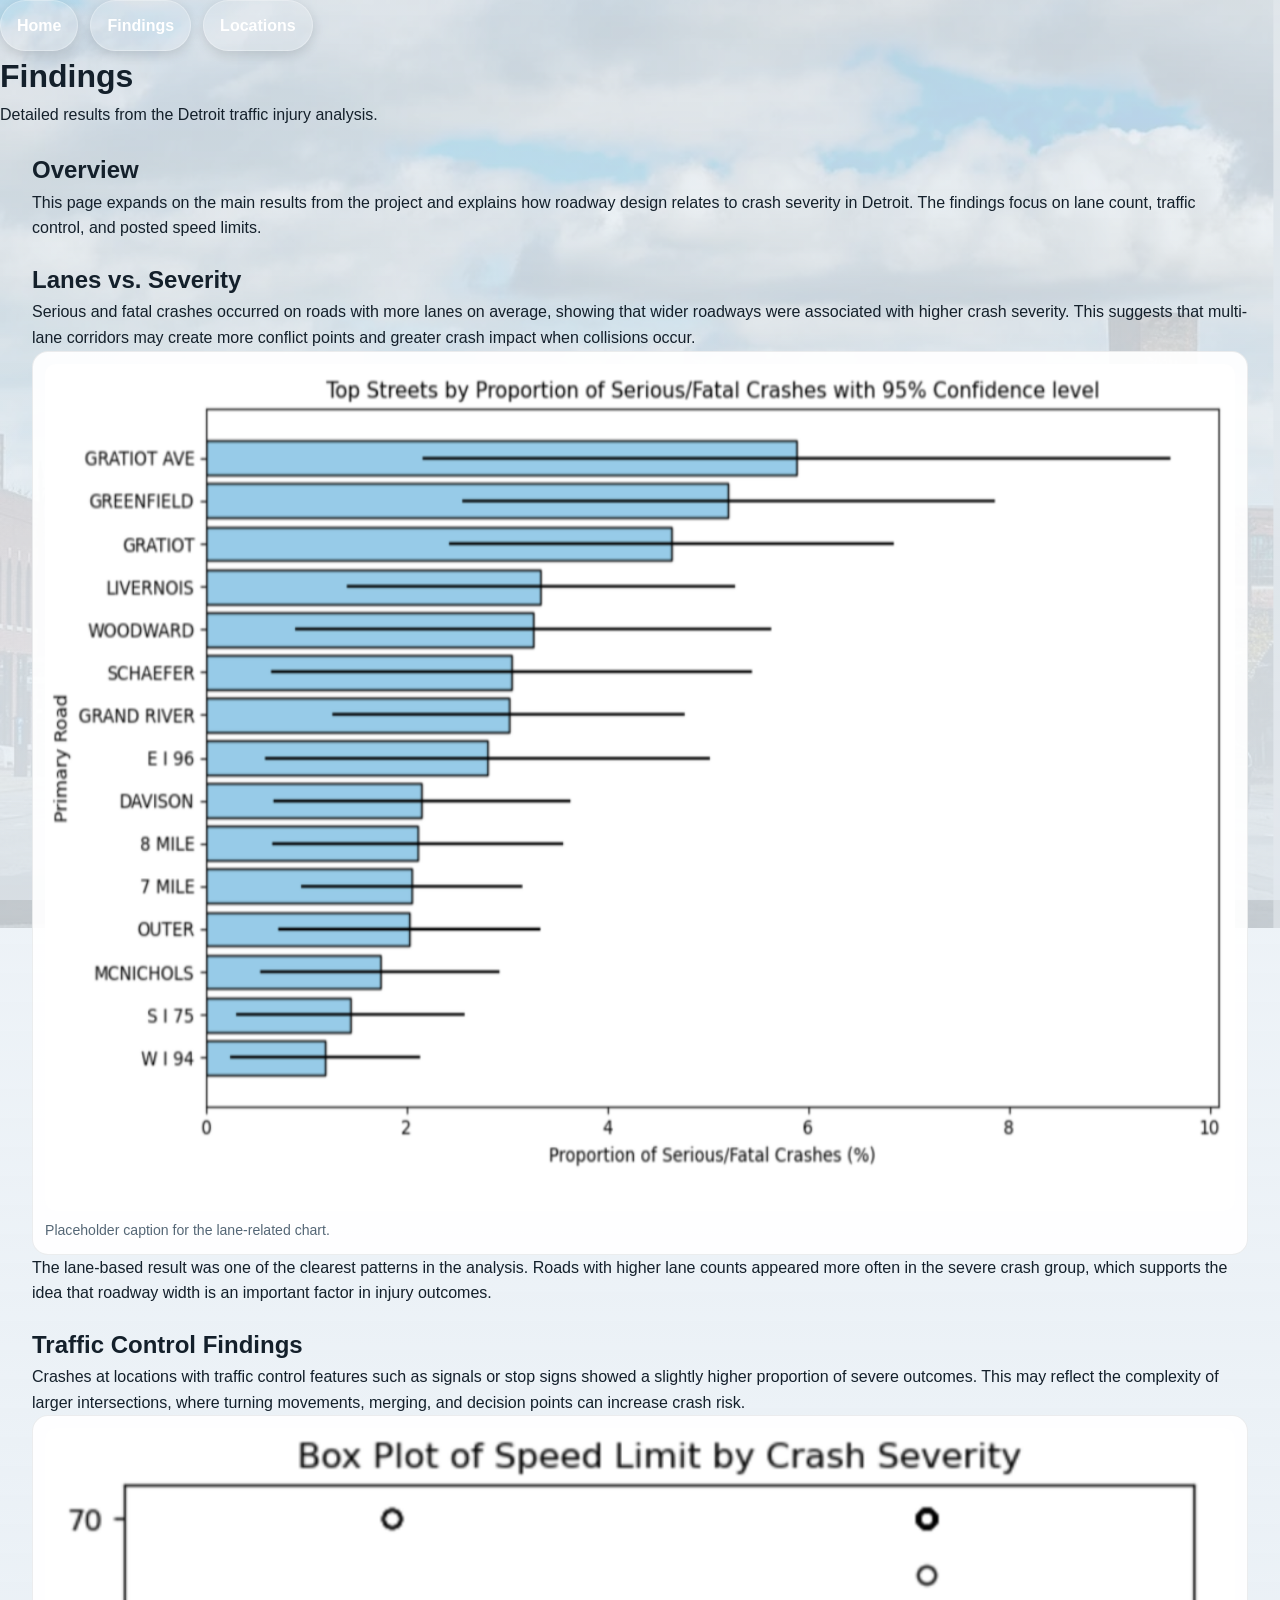
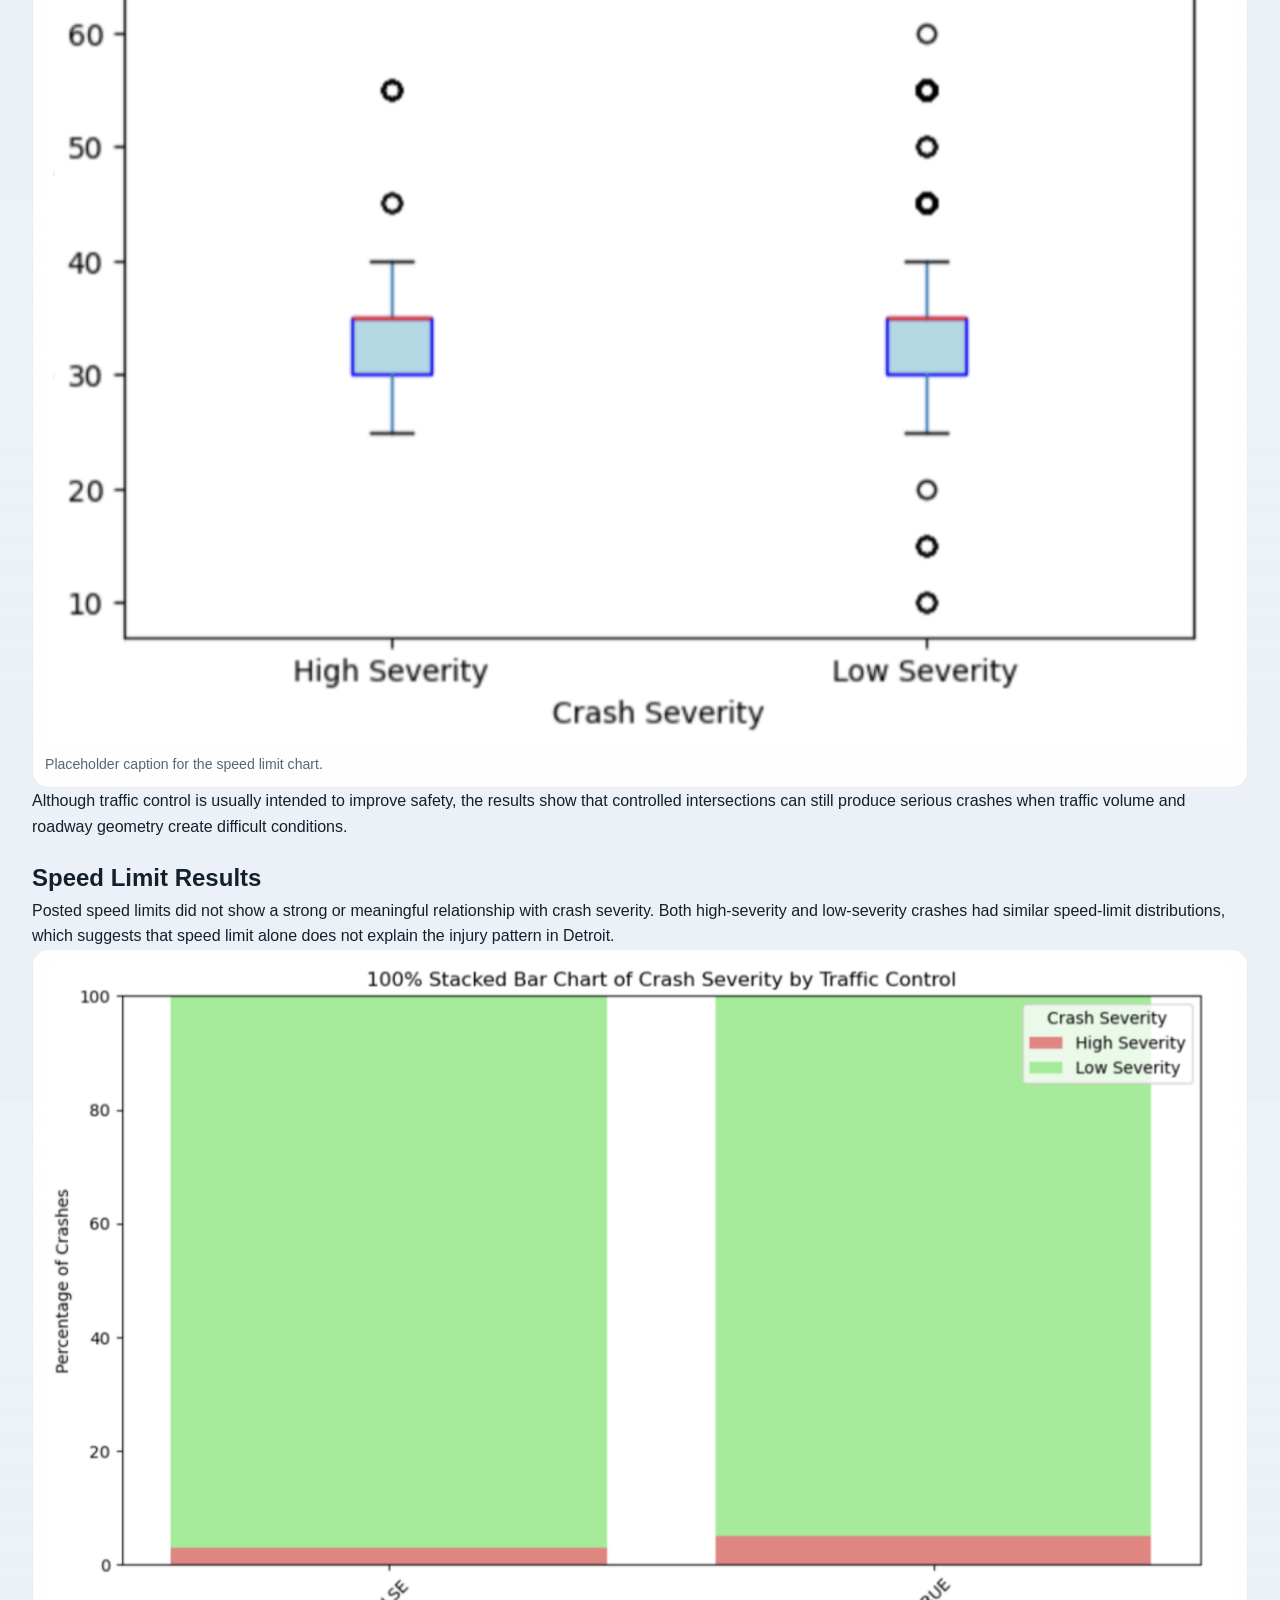
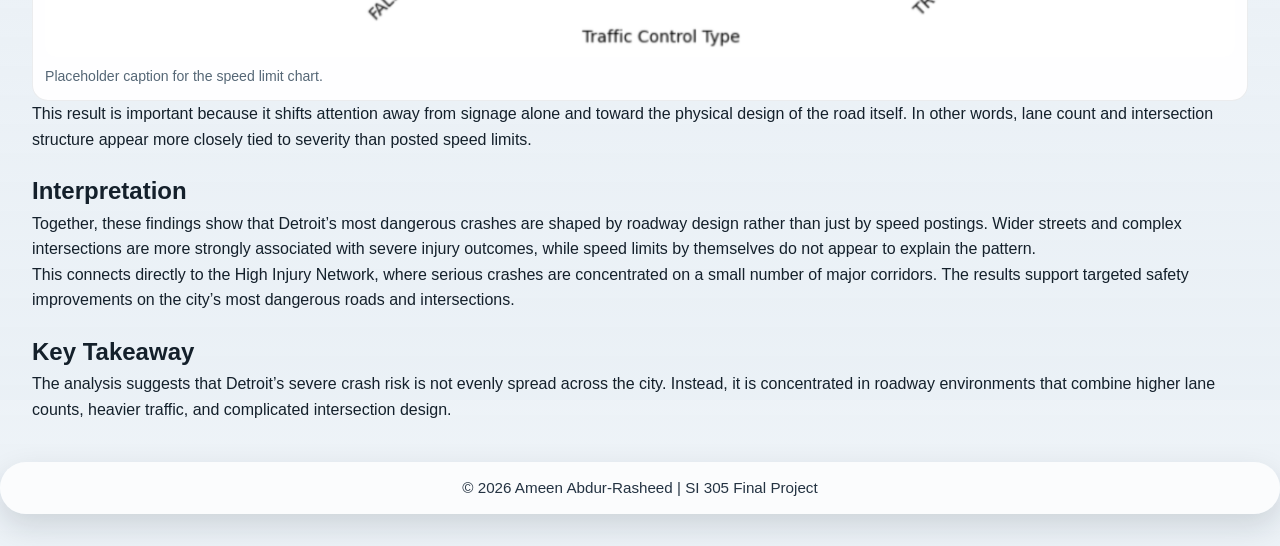
==== findings.html @ 6e796d7f "Update findings.html and add findings.css" ====
<!DOCTYPE html>
<html lang="en">
<head>
  <meta charset="UTF-8">
  <meta name="viewport" content="width=device-width, initial-scale=1.0">
  <title>Detroit Traffic Injury Analysis | Findings</title>
  <link rel="stylesheet" href="reset.css">
  <link rel="stylesheet" href="findings.css">
</head>


<body>
  <header>
    <nav>
        <a href="index.html">Home</a>
        <a href="findings.html">Findings</a>
        <a href="locations.html">Locations</a>
    </nav>
    <h1>Findings</h1>
    <p>Detailed results from the Detroit traffic injury analysis.</p>
  </header>

  <main>
    <section>
      <h2>Overview</h2>
      <p>This page expands on the main results from the project and explains how roadway design relates to crash severity in Detroit. The findings focus on lane count, traffic control, and posted speed limits.</p>
    </section>

    <section>
      <h2>Lanes vs. Severity</h2>
      <p>Serious and fatal crashes occurred on roads with more lanes on average, showing that wider roadways were associated with higher crash severity. This suggests that multi-lane corridors may create more conflict points and greater crash impact when collisions occur.</p>

      <figure>
        <img src="Chart1 .png" alt="Placeholder image for lane and crash severity results">
        <figcaption>Placeholder caption for the lane-related chart.</figcaption>
      </figure>

      <p>The lane-based result was one of the clearest patterns in the analysis. Roads with higher lane counts appeared more often in the severe crash group, which supports the idea that roadway width is an important factor in injury outcomes.</p>
    </section>

    <section>
      <h2>Traffic Control Findings</h2>
      <p>Crashes at locations with traffic control features such as signals or stop signs showed a slightly higher proportion of severe outcomes. This may reflect the complexity of larger intersections, where turning movements, merging, and decision points can increase crash risk.</p>


      <figure>
        <img src="Chart4.png" alt="Placeholder image for speed limit results">
        <figcaption>Placeholder caption for the speed limit chart.</figcaption>
    </figure>

      <p>Although traffic control is usually intended to improve safety, the results show that controlled intersections can still produce serious crashes when traffic volume and roadway geometry create difficult conditions.</p>
    </section>

    <section>
      <h2>Speed Limit Results</h2>
      <p>Posted speed limits did not show a strong or meaningful relationship with crash severity. Both high-severity and low-severity crashes had similar speed-limit distributions, which suggests that speed limit alone does not explain the injury pattern in Detroit.</p>

      <figure>
        <img src="Chart3.png" alt="Placeholder image for speed limit results">
        <figcaption>Placeholder caption for the speed limit chart.</figcaption>
      </figure>

      <p>This result is important because it shifts attention away from signage alone and toward the physical design of the road itself. In other words, lane count and intersection structure appear more closely tied to severity than posted speed limits.</p>
    </section>

    <section>
      <h2>Interpretation</h2>
      <p>Together, these findings show that Detroit’s most dangerous crashes are shaped by roadway design rather than just by speed postings. Wider streets and complex intersections are more strongly associated with severe injury outcomes, while speed limits by themselves do not appear to explain the pattern.</p>
      <p>This connects directly to the High Injury Network, where serious crashes are concentrated on a small number of major corridors. The results support targeted safety improvements on the city’s most dangerous roads and intersections.</p>
    </section>

    <section>
      <h2>Key Takeaway</h2>
      <p>The analysis suggests that Detroit’s severe crash risk is not evenly spread across the city. Instead, it is concentrated in roadway environments that combine higher lane counts, heavier traffic, and complicated intersection design.</p>
    </section>
  </main>

  <footer>
    <p>&copy; 2026 Ameen Abdur-Rasheed | SI 305 Final Project</p>
  </footer>
</body>
</html>
---- findings.css ----
:root {
  --text: #14202b;
  --muted: #556776;
  --accent: #1f5f8b;
  --accent-dark: #174963;
  --border: rgba(255, 255, 255, 0.5);
  --card: rgba(255, 255, 255, 0.86);
  --card-strong: rgba(255, 255, 255, 0.93);
  --shadow: 0 12px 30px rgba(17, 28, 39, 0.14);
  --radius: 22px;
}

* {
  box-sizing: border-box;
}

html {
  scroll-behavior: smooth;
}

body {
  margin: 0;
  font-family: Arial, Helvetica, sans-serif;
  color: var(--text);
  line-height: 1.6;
  background:
    linear-gradient(rgba(232, 239, 245, 0.78), rgba(232, 239, 245, 0.9)),
    url("img.detroit.png") center/cover fixed no-repeat;
}

a {
  color: var(--accent);
  text-decoration: none;
}

a:hover,
a:focus-visible {
  color: var(--accent-dark);
  text-decoration: underline;
}

/* ── Header / Hero ── */

.site-header {
  width: 100%;
  padding: 0;
}

.hero-card,
main,
footer p {
  width: 100%;
  padding-left: 1rem;
  padding-right: 1rem;
}

.hero-card {
  padding-top: 1.5rem;
  padding-bottom: 1.5rem;
  background: linear-gradient(135deg, rgba(18, 42, 61, 0.94), rgba(48, 84, 116, 0.9));
  color: #fff;
  box-shadow: var(--shadow);
  border-bottom: 1px solid rgba(255, 255, 255, 0.15);
}

.hero-card h1 {
  margin: 0 0 0.4rem;
  font-size: clamp(2rem, 4vw, 3.5rem);
  line-height: 1.08;
  letter-spacing: -0.03em;
}

.hero-card > p {
  margin: 0 0 1rem;
  color: rgba(255, 255, 255, 0.86);
  font-size: 1.05rem;
}

nav {
  display: flex;
  flex-wrap: wrap;
  gap: 0.75rem;
  margin: 0;
}

nav a {
  display: inline-block;
  padding: 0.72rem 1rem;
  border-radius: 999px;
  border: 1px solid rgba(255, 255, 255, 0.28);
  background: rgba(255, 255, 255, 0.14);
  color: #fff;
  font-weight: 700;
  box-shadow: 0 4px 12px rgba(0, 0, 0, 0.12);
}

nav a:hover,
nav a:focus-visible {
  background: #fff;
  color: var(--accent-dark);
  text-decoration: none;
}

/* ── Main layout ── */

main {
  display: flex;
  flex-direction: column;
  gap: 1.25rem;
  padding: 1rem 1rem 2rem;
}

/* ── Panels ── */

.panel {
  padding: 2rem;
  border-radius: var(--radius);
  border: 1px solid var(--border);
  box-shadow: var(--shadow);
  backdrop-filter: blur(8px);
  background: var(--card);
}

.panel h2 {
  margin: 0 0 0.9rem;
  font-size: 1.5rem;
}

.panel p,
.panel li {
  color: var(--text);
}

.panel-overview {
  background: linear-gradient(135deg, rgba(255, 255, 255, 0.92), rgba(231, 242, 255, 0.88));
}

.panel-lanes {
  background: linear-gradient(135deg, rgba(255, 255, 255, 0.9), rgba(240, 249, 246, 0.88));
}

.panel-control {
  background: linear-gradient(135deg, rgba(255, 255, 255, 0.92), rgba(245, 238, 255, 0.88));
}

.panel-speed {
  background: linear-gradient(135deg, rgba(255, 255, 255, 0.9), rgba(255, 244, 232, 0.9));
}

.panel-interpretation {
  background: linear-gradient(135deg, rgba(255, 255, 255, 0.92), rgba(245, 248, 232, 0.9));
}

/* ── Figures — compact, side-by-side when space allows ── */

.figure-row {
  display: grid;
  grid-template-columns: repeat(auto-fit, minmax(280px, 1fr));
  gap: 1rem;
  margin: 1rem 0;
}

figure {
  margin: 0;
  padding: 0.75rem;
  border-radius: 16px;
  background: var(--card-strong);
  border: 1px solid rgba(20, 32, 43, 0.08);
}

img {
  width: 100%;
  height: auto;
  display: block;
  border-radius: 10px;
}

figcaption {
  margin-top: 0.5rem;
  color: var(--muted);
  font-size: 0.88rem;
}

/* ── Lists ── */

ul {
  margin: 0;
  padding-left: 1.25rem;
}

li + li {
  margin-top: 0.5rem;
}

/* ── Footer ── */

footer {
  padding: 0 0 2rem;
}

footer p {
  margin: 0;
  text-align: center;
  color: #243342;
  font-size: 0.95rem;
  background: rgba(255, 255, 255, 0.78);
  border-radius: 999px;
  padding: 0.85rem 1rem;
  box-shadow: var(--shadow);
}

/* ── Accessibility ── */

.sr-only {
  position: absolute;
  width: 1px;
  height: 1px;
  padding: 0;
  margin: -1px;
  overflow: hidden;
  clip-path: inset(50%);
  white-space: nowrap;
  border: 0;
}

/* ── Responsive ── */

@media (min-width: 700px) {
  .hero-card,
  main,
  footer p {
    padding-left: 2rem;
    padding-right: 2rem;
  }

  .hero-card {
    padding-top: 1.75rem;
    padding-bottom: 1.75rem;
  }

  main {
    padding-top: 1.5rem;
    padding-bottom: 2.5rem;
  }

  .panel {
    padding: 2.25rem;
  }
}
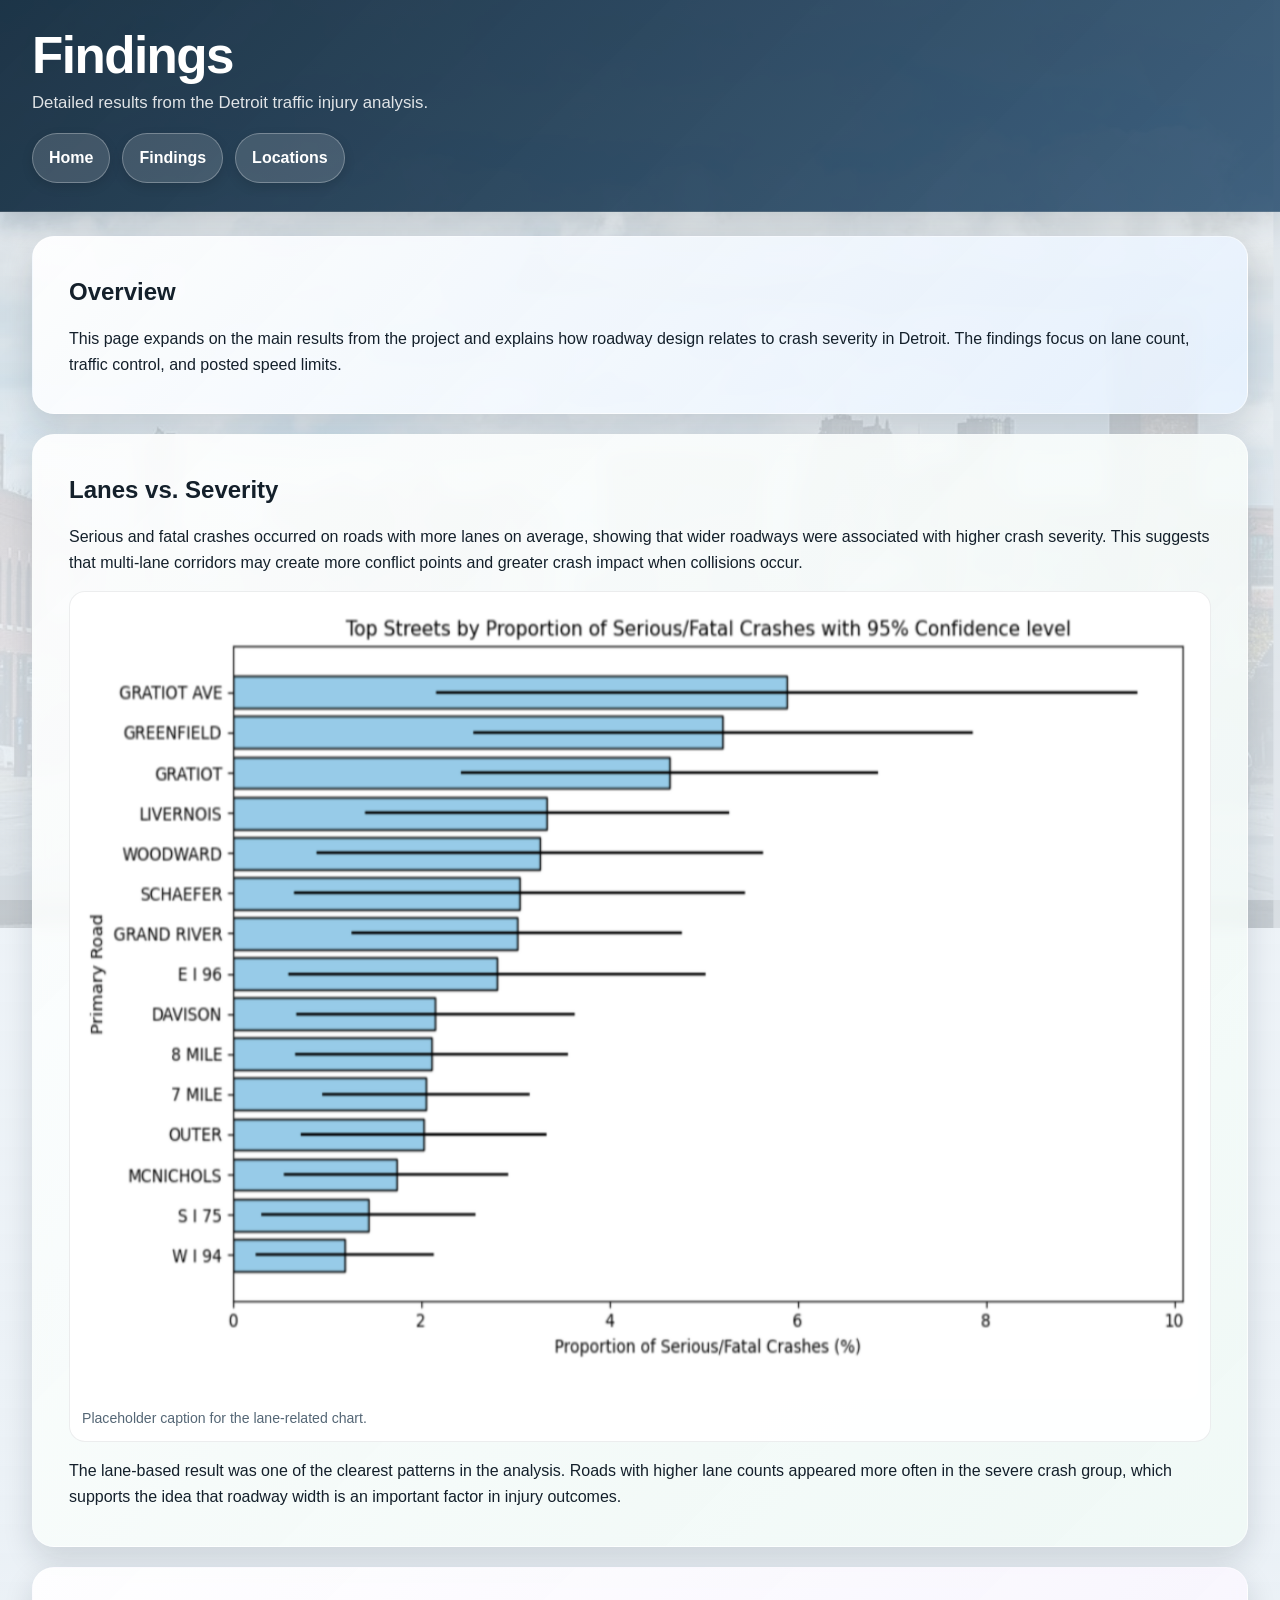
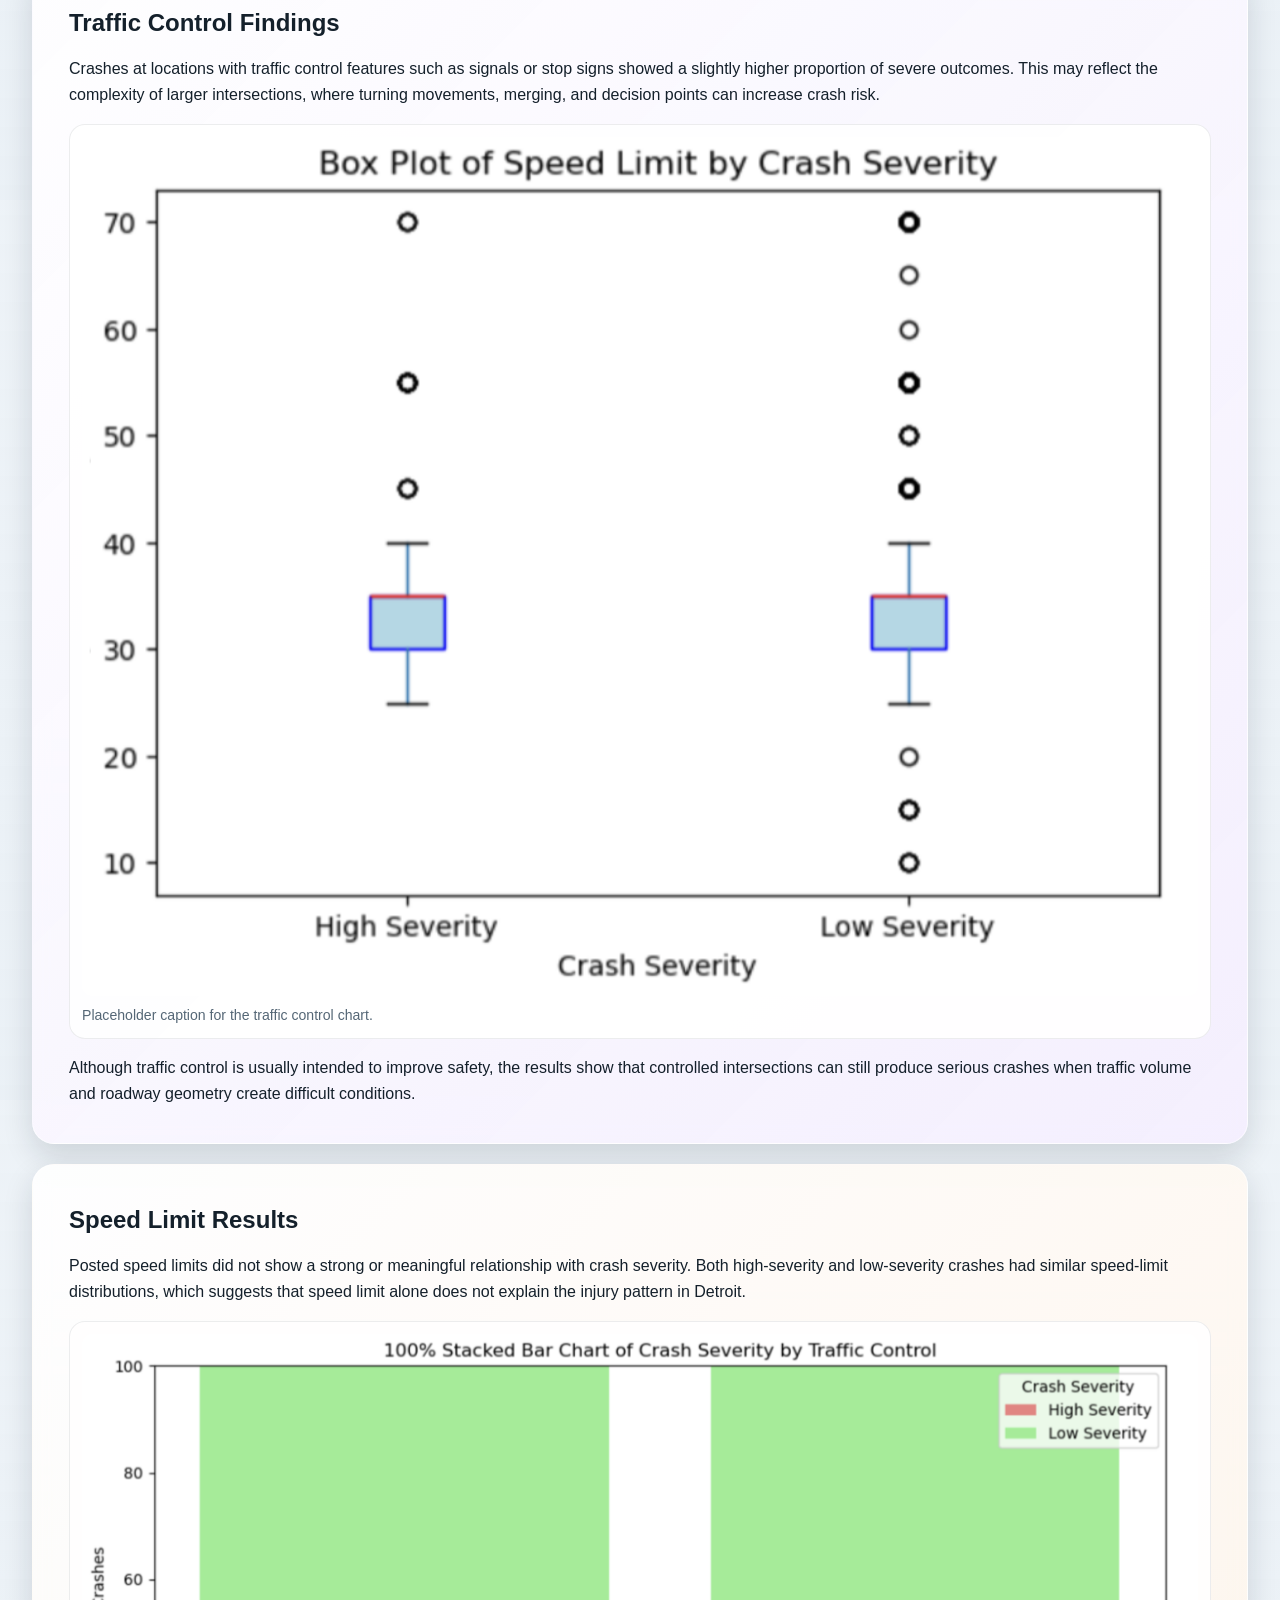
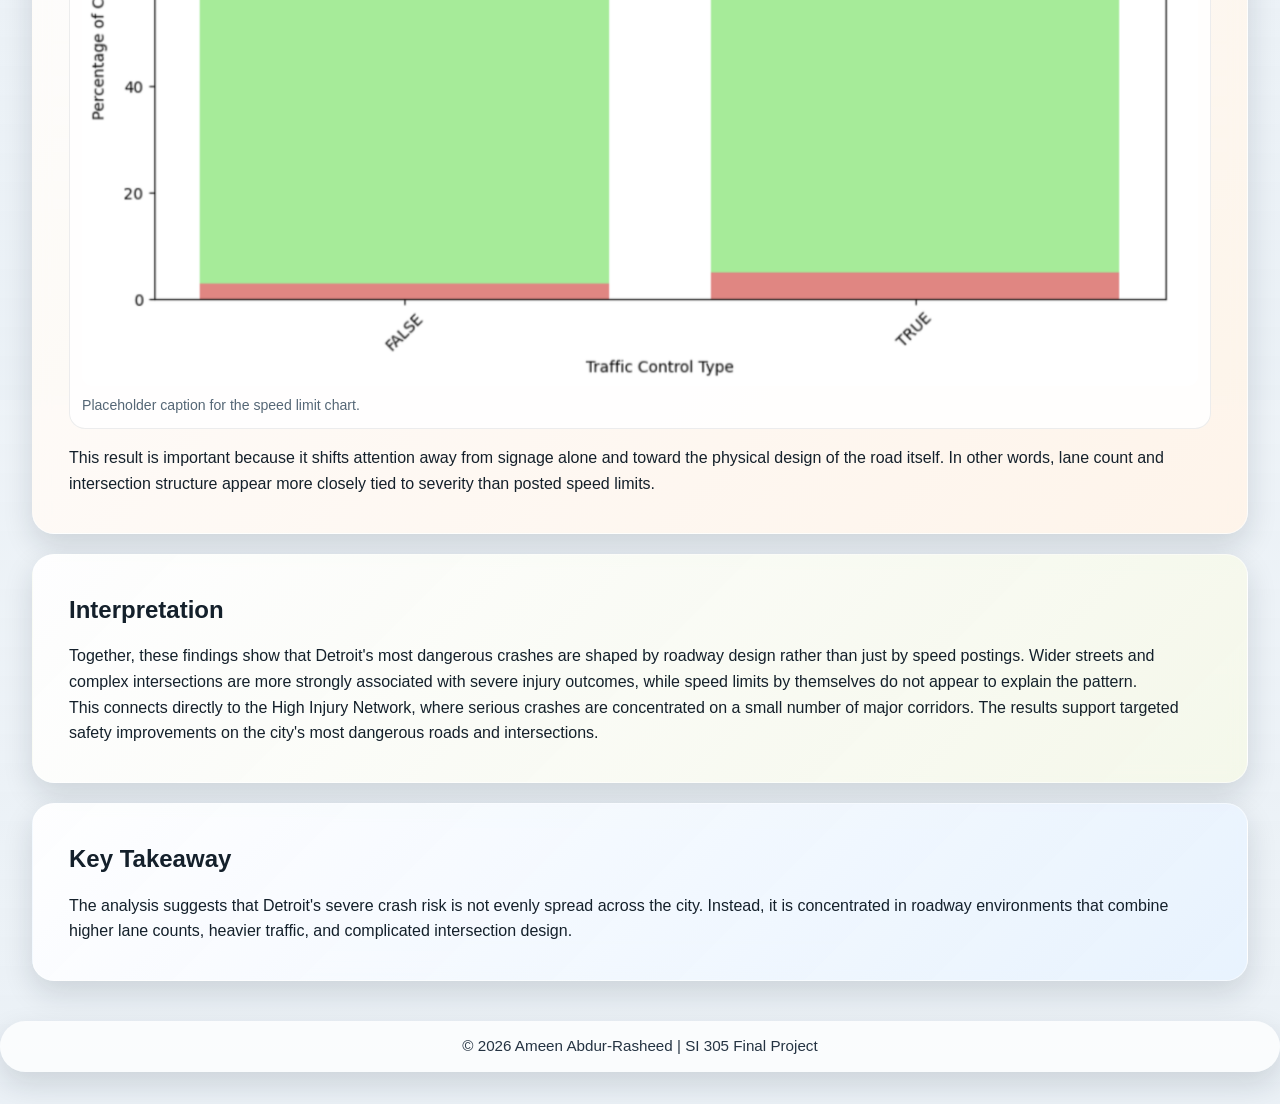
==== commit 187d6c93: "Update findings.html" ====
--- a/findings.html
+++ b/findings.html
@@ -1,4 +1,4 @@
-<!DOCTYPE html>
+<!-- <!DOCTYPE html>
 <html lang="en">
 <head>
   <meta charset="UTF-8">
@@ -79,4 +79,88 @@
     <p>&copy; 2026 Ameen Abdur-Rasheed | SI 305 Final Project</p>
   </footer>
 </body>
+</html> -->
+
+
+<!DOCTYPE html>
+<html lang="en">
+<head>
+  <meta charset="UTF-8">
+  <meta name="viewport" content="width=device-width, initial-scale=1.0">
+  <title>Detroit Traffic Injury Analysis | Findings</title>
+  <link rel="stylesheet" href="reset.css">
+  <link rel="stylesheet" href="findings.css">
+</head>
+
+<body>
+  <header class="site-header">
+    <div class="hero-card">
+      <h1>Findings</h1>
+      <p>Detailed results from the Detroit traffic injury analysis.</p>
+      <nav>
+        <a href="index.html">Home</a>
+        <a href="findings.html">Findings</a>
+        <a href="locations.html">Locations</a>
+      </nav>
+    </div>
+  </header>
+
+  <main>
+    <section class="panel panel-overview">
+      <h2>Overview</h2>
+      <p>This page expands on the main results from the project and explains how roadway design relates to crash severity in Detroit. The findings focus on lane count, traffic control, and posted speed limits.</p>
+    </section>
+
+    <section class="panel panel-lanes">
+      <h2>Lanes vs. Severity</h2>
+      <p>Serious and fatal crashes occurred on roads with more lanes on average, showing that wider roadways were associated with higher crash severity. This suggests that multi-lane corridors may create more conflict points and greater crash impact when collisions occur.</p>
+      <div class="figure-row">
+        <figure>
+          <img src="Chart1 .png" alt="Placeholder image for lane and crash severity results">
+          <figcaption>Placeholder caption for the lane-related chart.</figcaption>
+        </figure>
+      </div>
+      <p>The lane-based result was one of the clearest patterns in the analysis. Roads with higher lane counts appeared more often in the severe crash group, which supports the idea that roadway width is an important factor in injury outcomes.</p>
+    </section>
+
+    <section class="panel panel-control">
+      <h2>Traffic Control Findings</h2>
+      <p>Crashes at locations with traffic control features such as signals or stop signs showed a slightly higher proportion of severe outcomes. This may reflect the complexity of larger intersections, where turning movements, merging, and decision points can increase crash risk.</p>
+      <div class="figure-row">
+        <figure>
+          <img src="Chart4.png" alt="Placeholder image for traffic control results">
+          <figcaption>Placeholder caption for the traffic control chart.</figcaption>
+        </figure>
+      </div>
+      <p>Although traffic control is usually intended to improve safety, the results show that controlled intersections can still produce serious crashes when traffic volume and roadway geometry create difficult conditions.</p>
+    </section>
+
+    <section class="panel panel-speed">
+      <h2>Speed Limit Results</h2>
+      <p>Posted speed limits did not show a strong or meaningful relationship with crash severity. Both high-severity and low-severity crashes had similar speed-limit distributions, which suggests that speed limit alone does not explain the injury pattern in Detroit.</p>
+      <div class="figure-row">
+        <figure>
+          <img src="Chart3.png" alt="Placeholder image for speed limit results">
+          <figcaption>Placeholder caption for the speed limit chart.</figcaption>
+        </figure>
+      </div>
+      <p>This result is important because it shifts attention away from signage alone and toward the physical design of the road itself. In other words, lane count and intersection structure appear more closely tied to severity than posted speed limits.</p>
+    </section>
+
+    <section class="panel panel-interpretation">
+      <h2>Interpretation</h2>
+      <p>Together, these findings show that Detroit's most dangerous crashes are shaped by roadway design rather than just by speed postings. Wider streets and complex intersections are more strongly associated with severe injury outcomes, while speed limits by themselves do not appear to explain the pattern.</p>
+      <p>This connects directly to the High Injury Network, where serious crashes are concentrated on a small number of major corridors. The results support targeted safety improvements on the city's most dangerous roads and intersections.</p>
+    </section>
+
+    <section class="panel panel-overview">
+      <h2>Key Takeaway</h2>
+      <p>The analysis suggests that Detroit's severe crash risk is not evenly spread across the city. Instead, it is concentrated in roadway environments that combine higher lane counts, heavier traffic, and complicated intersection design.</p>
+    </section>
+  </main>
+
+  <footer>
+    <p>&copy; 2026 Ameen Abdur-Rasheed | SI 305 Final Project</p>
+  </footer>
+</body>
 </html>
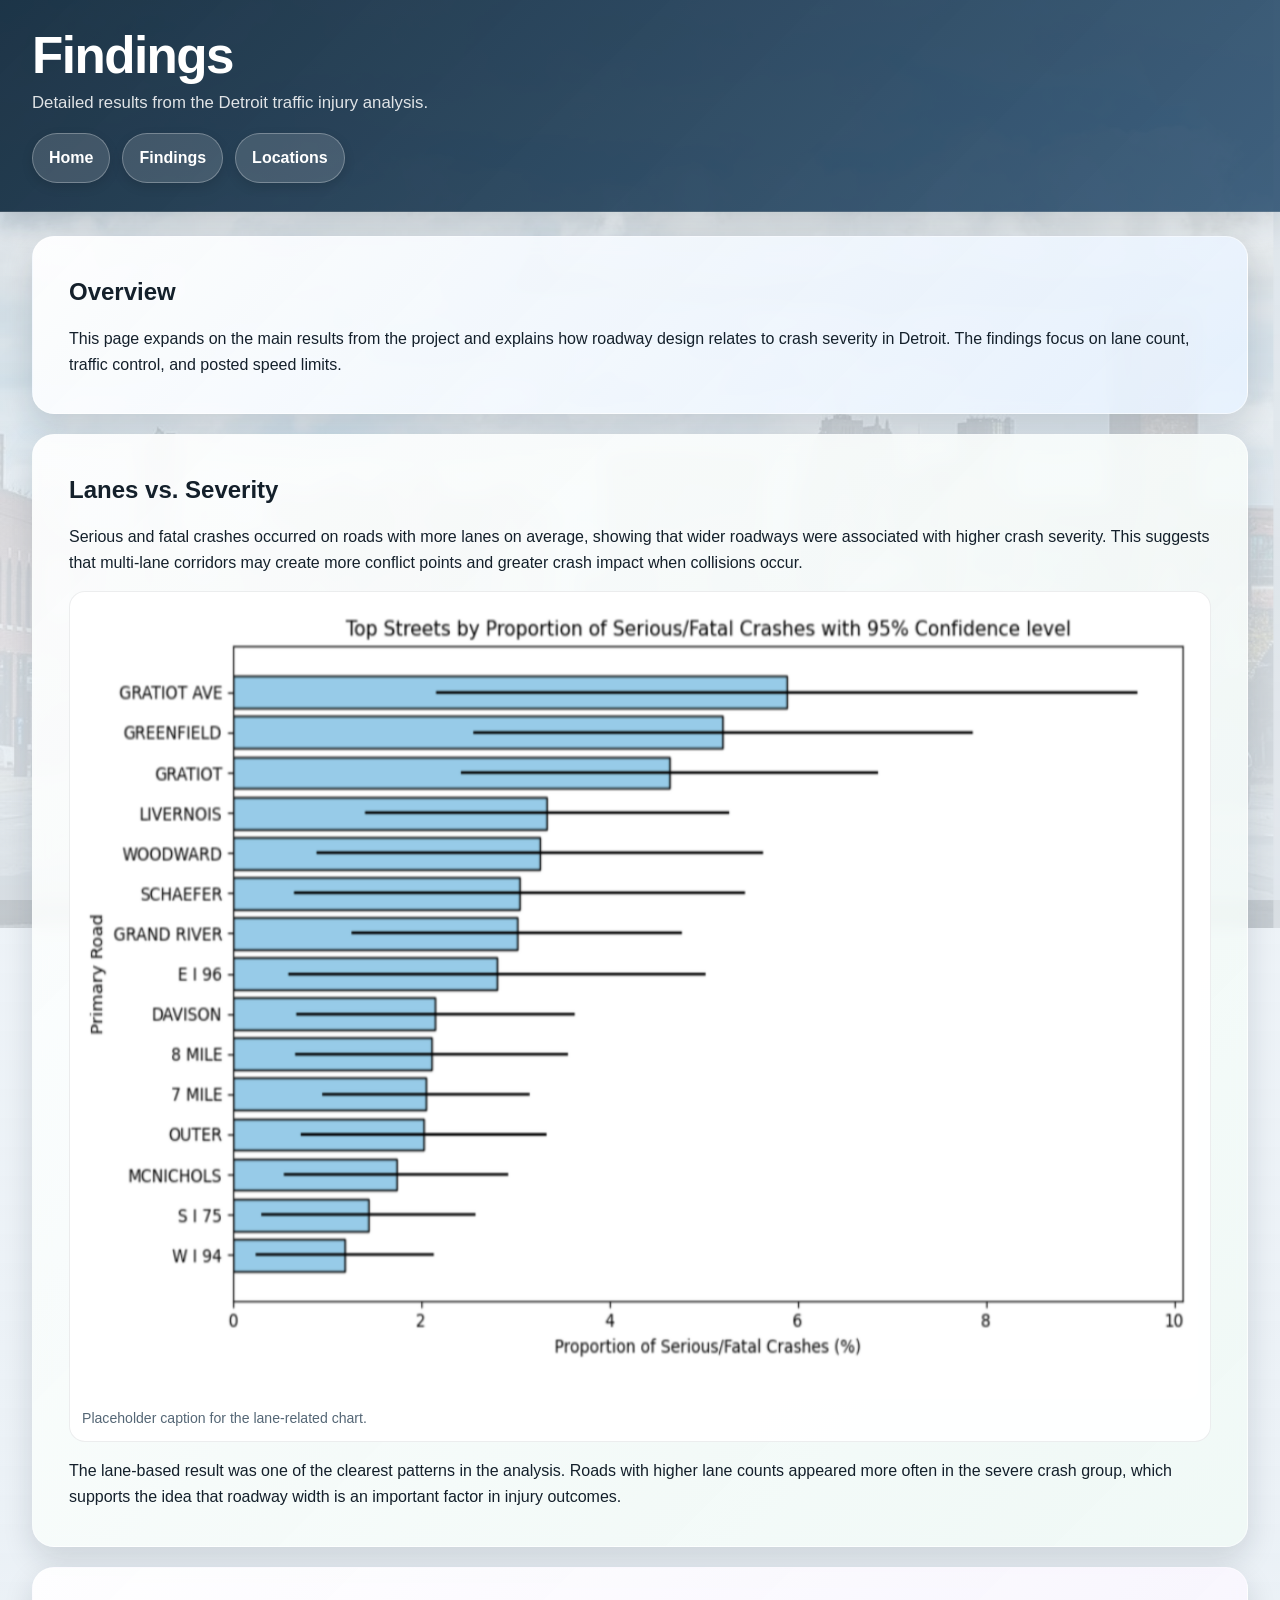
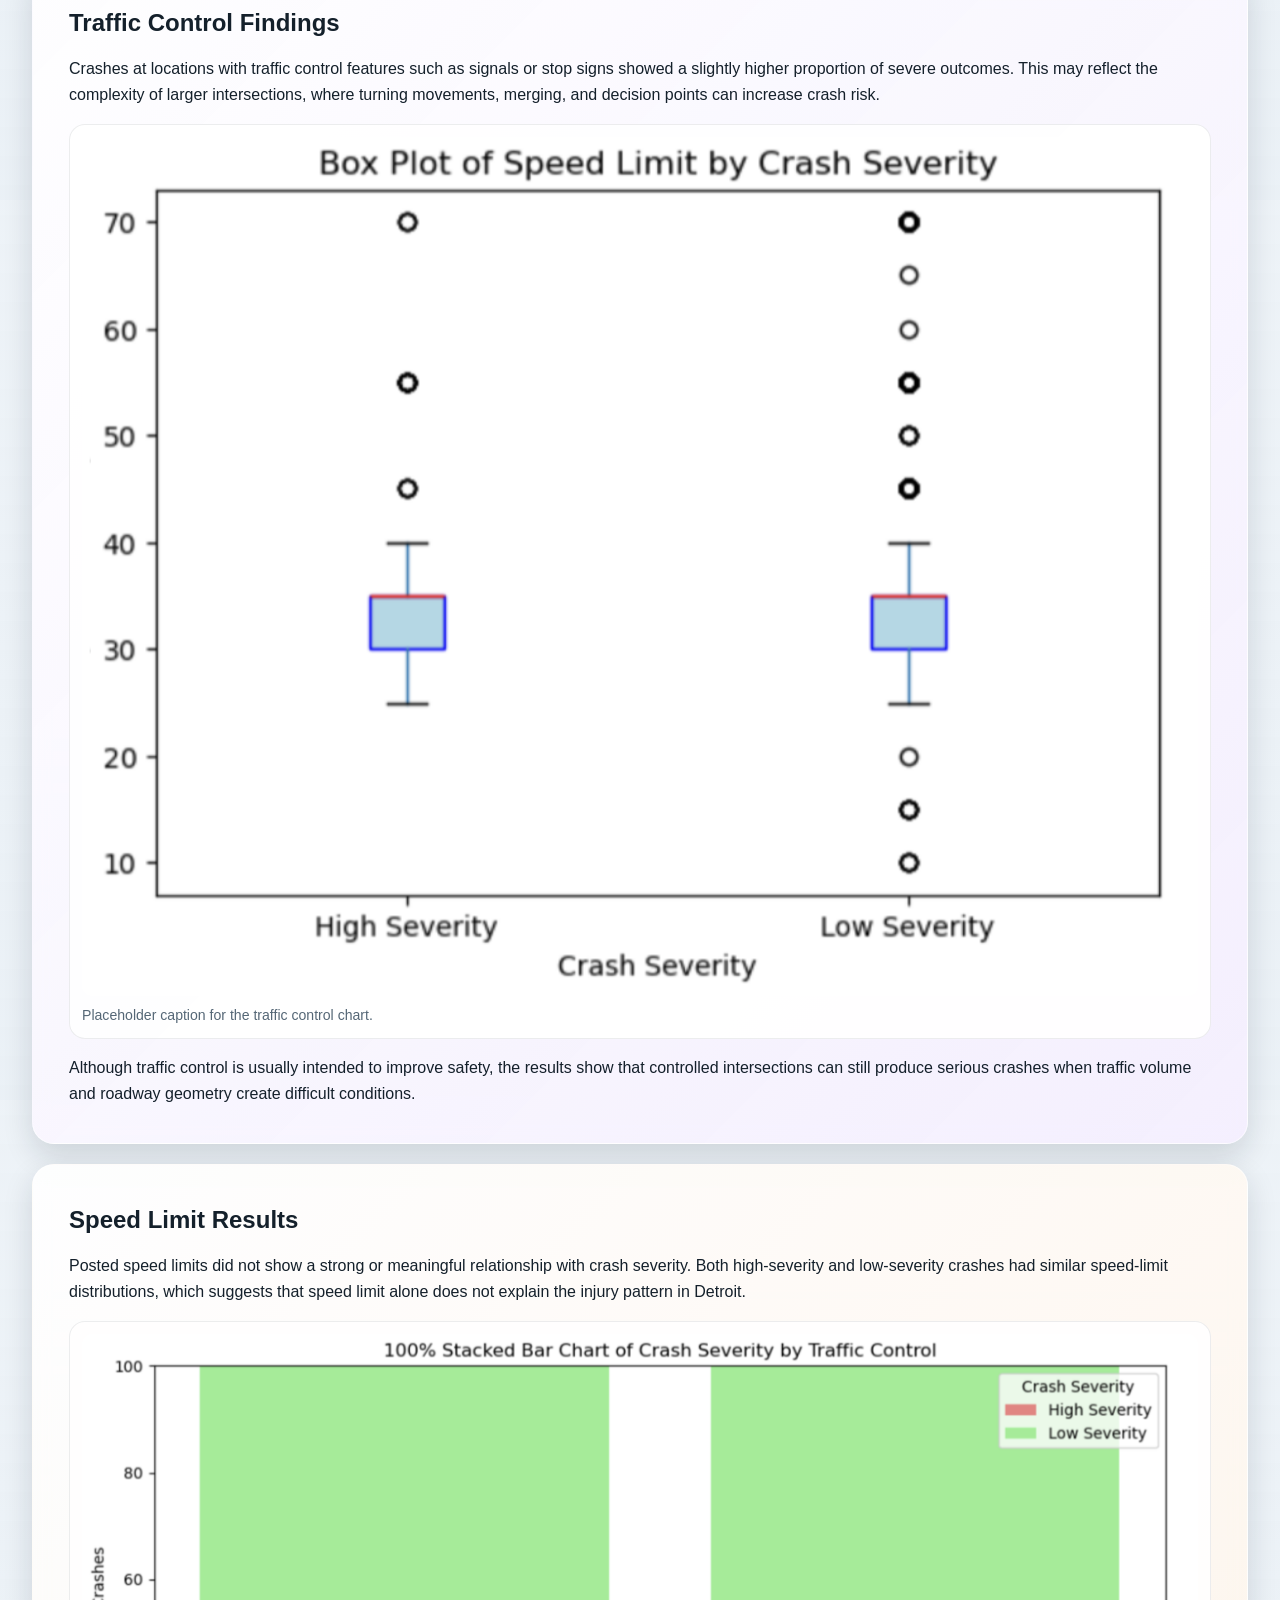
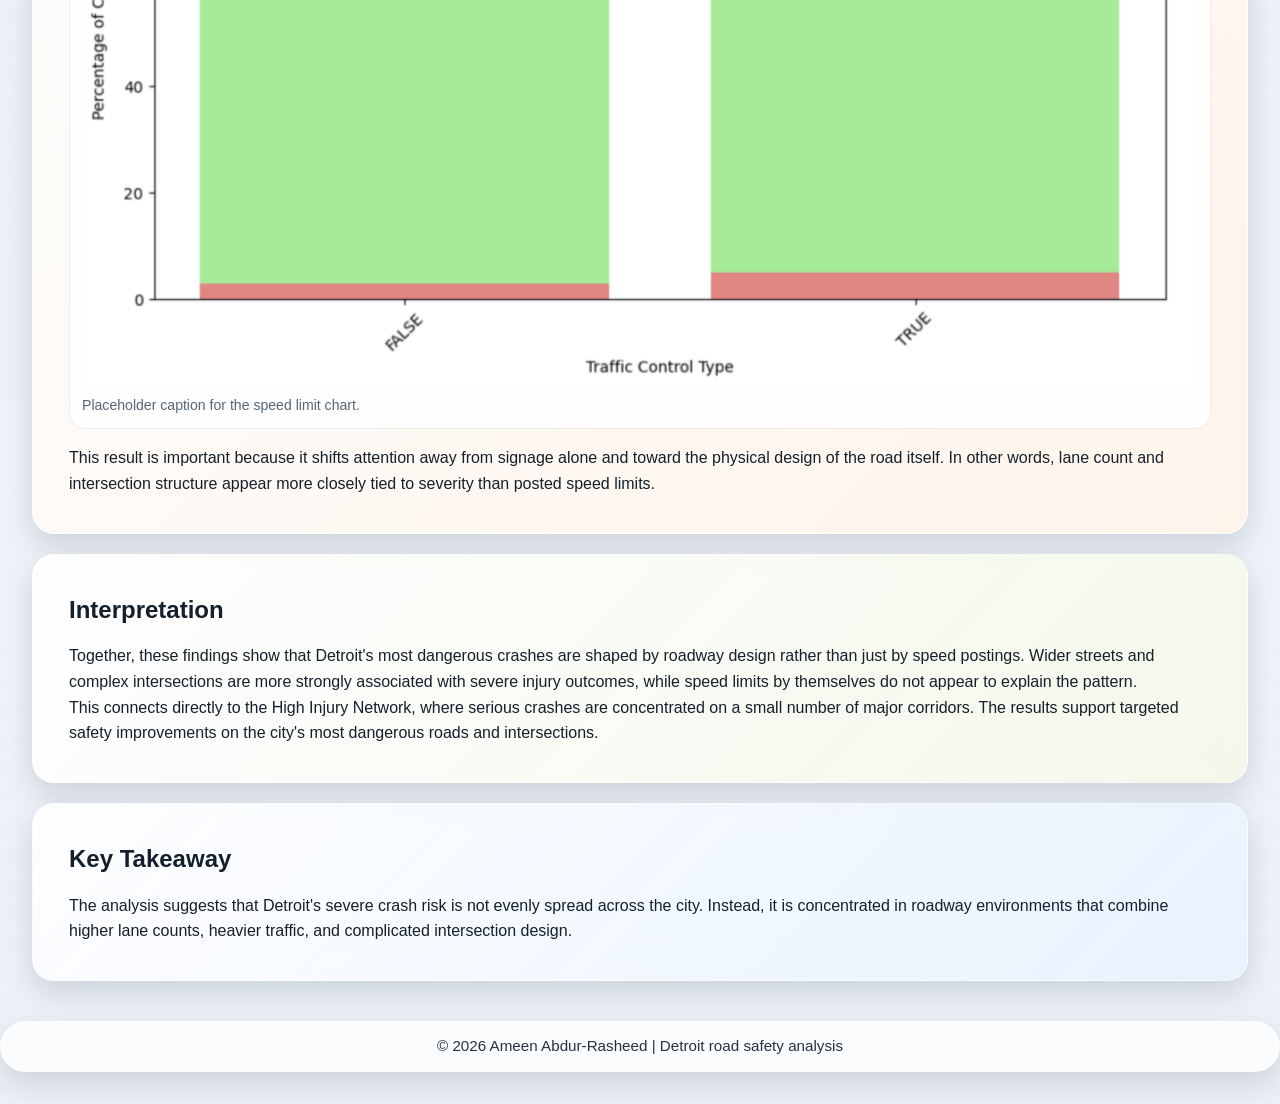
==== commit 10fcd2a6: "Update findings, index, and locations" ====
--- a/findings.html
+++ b/findings.html
@@ -1,87 +1,3 @@
-<!-- <!DOCTYPE html>
-<html lang="en">
-<head>
-  <meta charset="UTF-8">
-  <meta name="viewport" content="width=device-width, initial-scale=1.0">
-  <title>Detroit Traffic Injury Analysis | Findings</title>
-  <link rel="stylesheet" href="reset.css">
-  <link rel="stylesheet" href="findings.css">
-</head>
-
-
-<body>
-  <header>
-    <nav>
-        <a href="index.html">Home</a>
-        <a href="findings.html">Findings</a>
-        <a href="locations.html">Locations</a>
-    </nav>
-    <h1>Findings</h1>
-    <p>Detailed results from the Detroit traffic injury analysis.</p>
-  </header>
-
-  <main>
-    <section>
-      <h2>Overview</h2>
-      <p>This page expands on the main results from the project and explains how roadway design relates to crash severity in Detroit. The findings focus on lane count, traffic control, and posted speed limits.</p>
-    </section>
-
-    <section>
-      <h2>Lanes vs. Severity</h2>
-      <p>Serious and fatal crashes occurred on roads with more lanes on average, showing that wider roadways were associated with higher crash severity. This suggests that multi-lane corridors may create more conflict points and greater crash impact when collisions occur.</p>
-
-      <figure>
-        <img src="Chart1 .png" alt="Placeholder image for lane and crash severity results">
-        <figcaption>Placeholder caption for the lane-related chart.</figcaption>
-      </figure>
-
-      <p>The lane-based result was one of the clearest patterns in the analysis. Roads with higher lane counts appeared more often in the severe crash group, which supports the idea that roadway width is an important factor in injury outcomes.</p>
-    </section>
-
-    <section>
-      <h2>Traffic Control Findings</h2>
-      <p>Crashes at locations with traffic control features such as signals or stop signs showed a slightly higher proportion of severe outcomes. This may reflect the complexity of larger intersections, where turning movements, merging, and decision points can increase crash risk.</p>
-
-
-      <figure>
-        <img src="Chart4.png" alt="Placeholder image for speed limit results">
-        <figcaption>Placeholder caption for the speed limit chart.</figcaption>
-    </figure>
-
-      <p>Although traffic control is usually intended to improve safety, the results show that controlled intersections can still produce serious crashes when traffic volume and roadway geometry create difficult conditions.</p>
-    </section>
-
-    <section>
-      <h2>Speed Limit Results</h2>
-      <p>Posted speed limits did not show a strong or meaningful relationship with crash severity. Both high-severity and low-severity crashes had similar speed-limit distributions, which suggests that speed limit alone does not explain the injury pattern in Detroit.</p>
-
-      <figure>
-        <img src="Chart3.png" alt="Placeholder image for speed limit results">
-        <figcaption>Placeholder caption for the speed limit chart.</figcaption>
-      </figure>
-
-      <p>This result is important because it shifts attention away from signage alone and toward the physical design of the road itself. In other words, lane count and intersection structure appear more closely tied to severity than posted speed limits.</p>
-    </section>
-
-    <section>
-      <h2>Interpretation</h2>
-      <p>Together, these findings show that Detroit’s most dangerous crashes are shaped by roadway design rather than just by speed postings. Wider streets and complex intersections are more strongly associated with severe injury outcomes, while speed limits by themselves do not appear to explain the pattern.</p>
-      <p>This connects directly to the High Injury Network, where serious crashes are concentrated on a small number of major corridors. The results support targeted safety improvements on the city’s most dangerous roads and intersections.</p>
-    </section>
-
-    <section>
-      <h2>Key Takeaway</h2>
-      <p>The analysis suggests that Detroit’s severe crash risk is not evenly spread across the city. Instead, it is concentrated in roadway environments that combine higher lane counts, heavier traffic, and complicated intersection design.</p>
-    </section>
-  </main>
-
-  <footer>
-    <p>&copy; 2026 Ameen Abdur-Rasheed | SI 305 Final Project</p>
-  </footer>
-</body>
-</html> -->
-
-
 <!DOCTYPE html>
 <html lang="en">
 <head>
@@ -160,7 +76,8 @@
   </main>
 
   <footer>
-    <p>&copy; 2026 Ameen Abdur-Rasheed | SI 305 Final Project</p>
+    <p>&copy; 2026 Ameen Abdur-Rasheed | Detroit road safety analysis</p>
   </footer>
+  <script src="IN.js"></script>
 </body>
 </html>
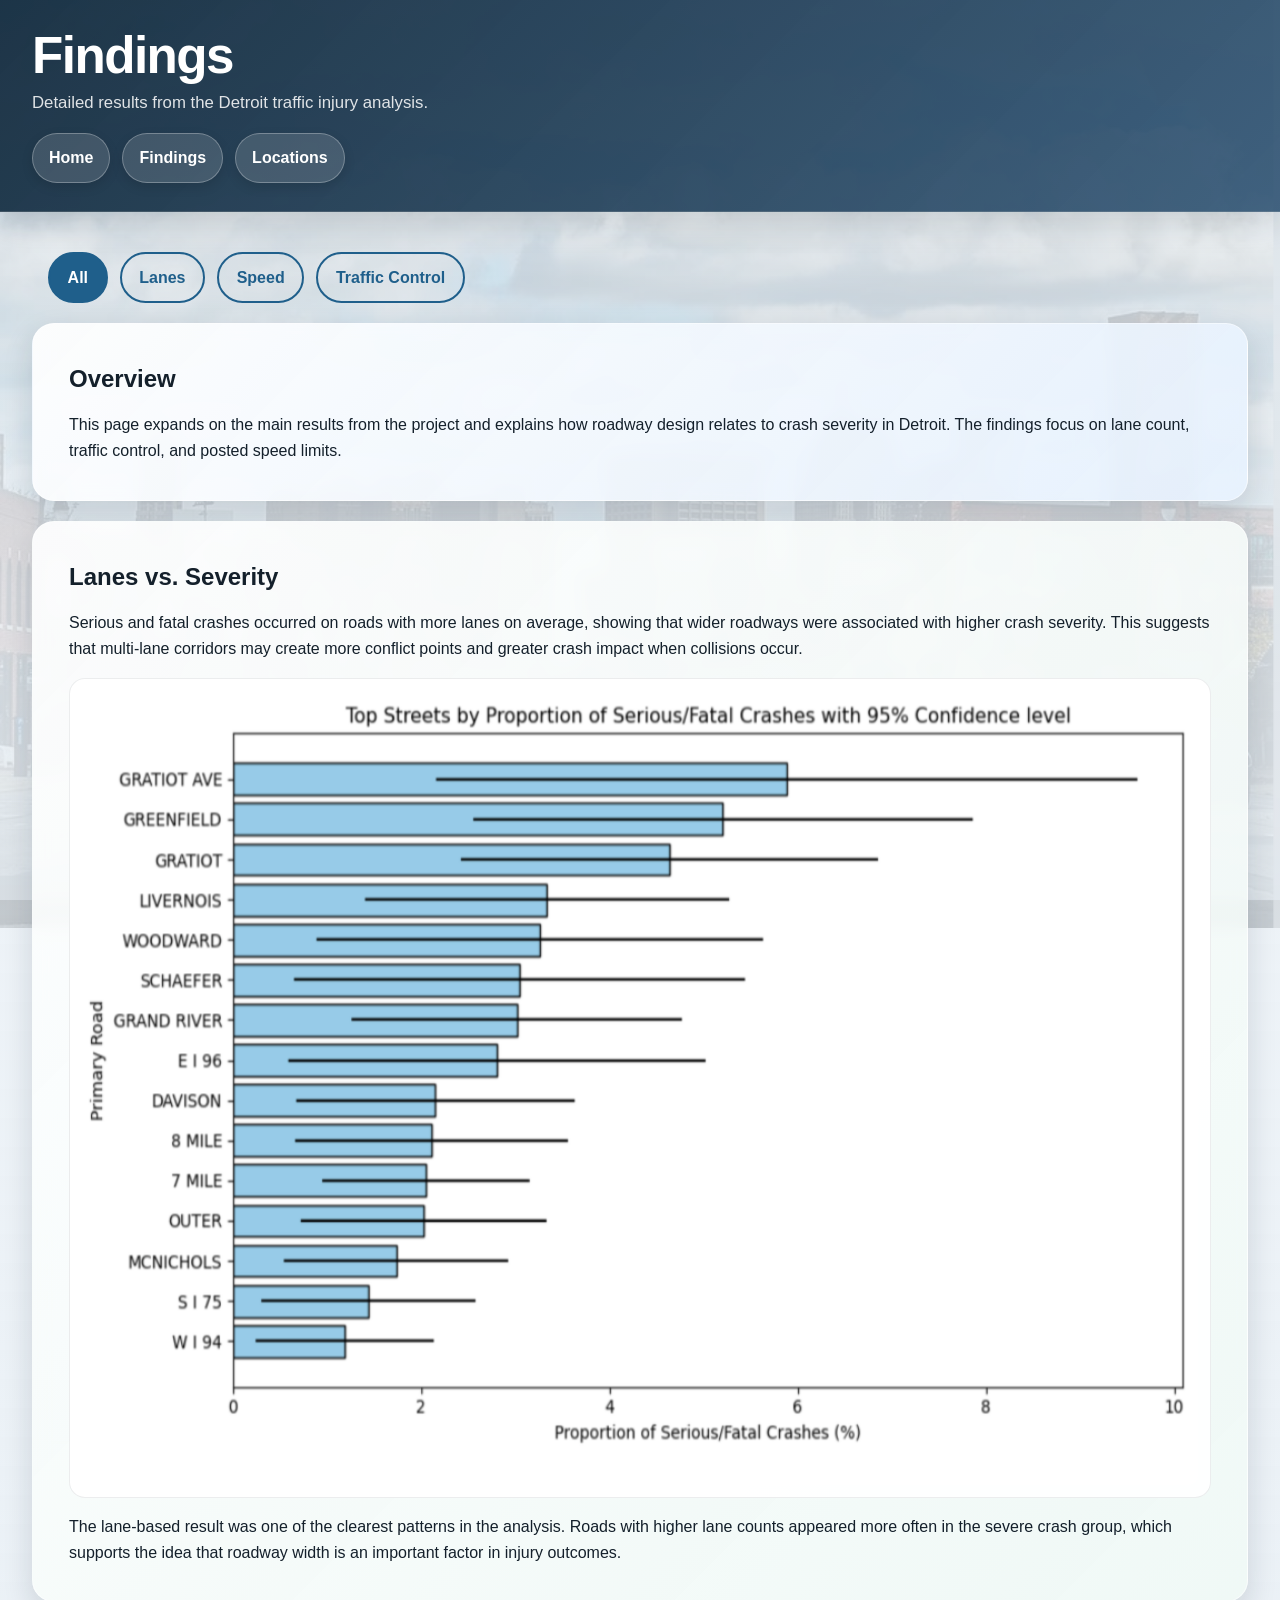
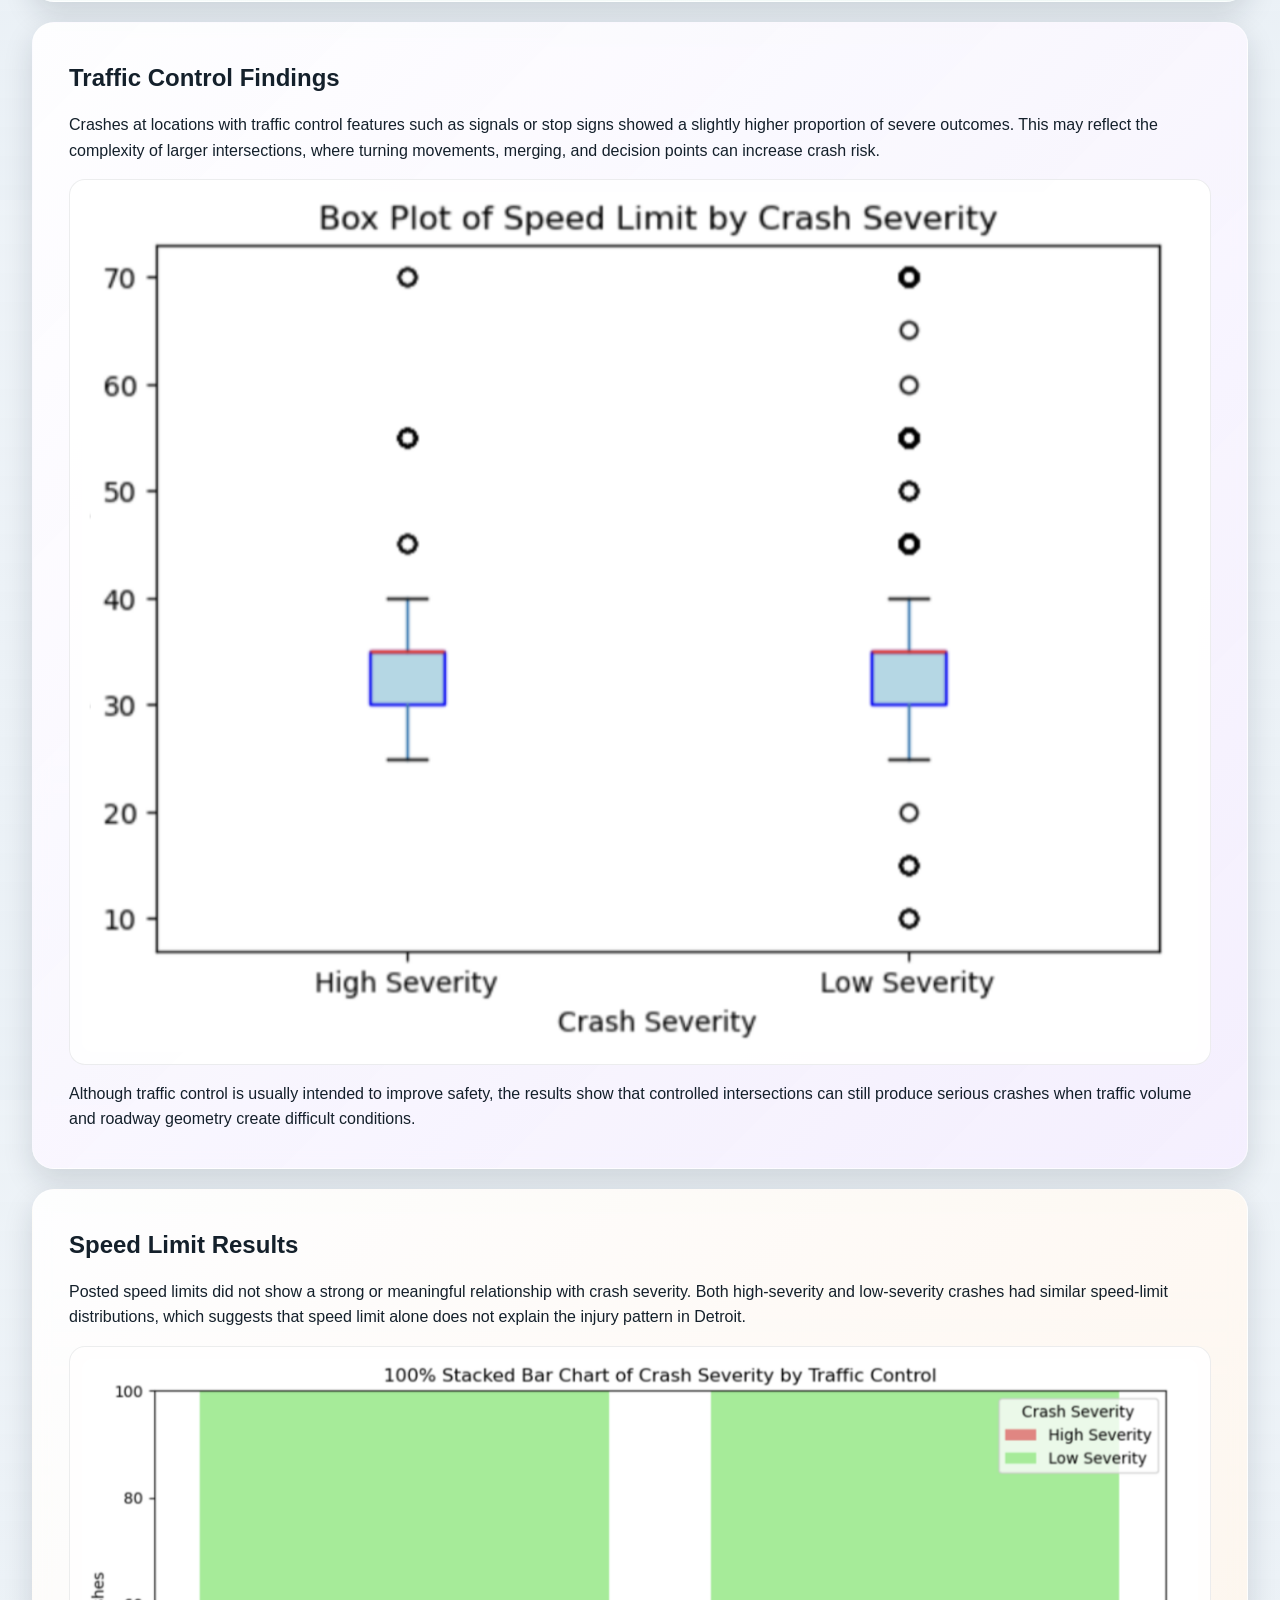
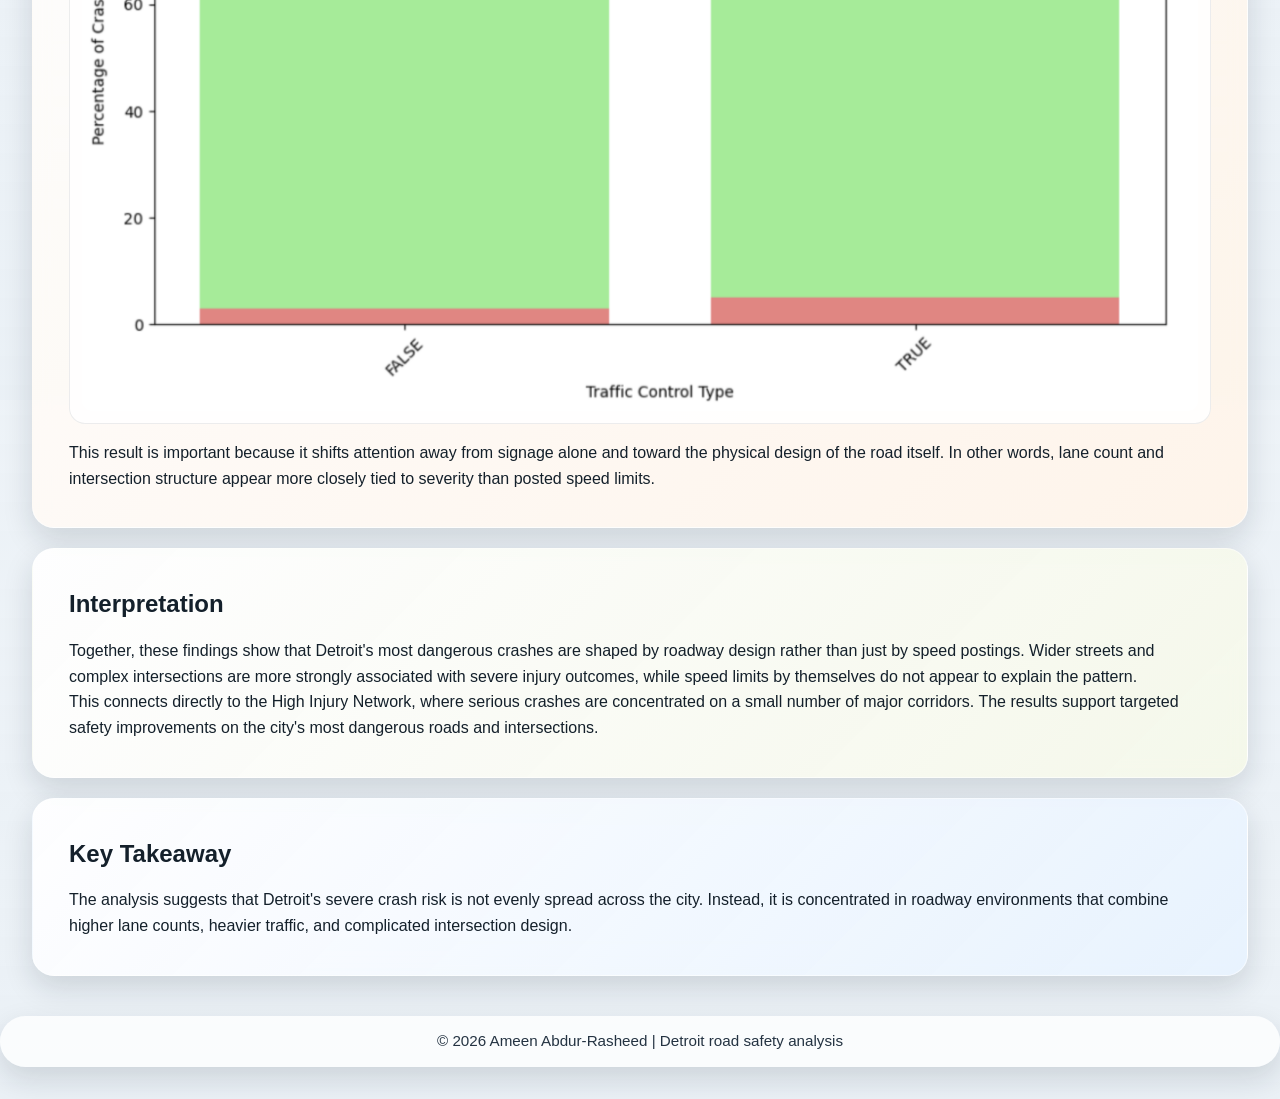
==== commit 5ae45db0: "Add filter functionality to findings page" ====
--- a/findings.html
+++ b/findings.html
@@ -1,4 +1,4 @@
-<!DOCTYPE html>
+<!-- <!DOCTYPE html>
 <html lang="en">
 <head>
   <meta charset="UTF-8">
@@ -80,4 +80,96 @@
   </footer>
   <script src="IN.js"></script>
 </body>
-</html>+</html> -->
+
+
+<!DOCTYPE html>
+<html lang="en">
+<head>
+  <meta charset="UTF-8">
+  <meta name="viewport" content="width=device-width, initial-scale=1.0">
+  <title>Detroit Traffic Injury Analysis | Findings</title>
+  <link rel="stylesheet" href="reset.css">
+  <link rel="stylesheet" href="findings.css">
+</head>
+
+<body>
+  <header class="site-header">
+    <div class="hero-card">
+      <h1>Findings</h1>
+      <p>Detailed results from the Detroit traffic injury analysis.</p>
+      <nav>
+        <a href="index.html">Home</a>
+        <a href="findings.html">Findings</a>
+        <a href="locations.html">Locations</a>
+      </nav>
+    </div>
+  </header>
+
+  <main>
+    <div class="filter-bar">
+      <button class="filter-btn active" data-filter="all">All</button>
+      <button class="filter-btn" data-filter="lanes">Lanes</button>
+      <button class="filter-btn" data-filter="speed">Speed</button>
+      <button class="filter-btn" data-filter="control">Traffic Control</button>
+    </div>
+
+    <section class="panel panel-overview">
+      <h2>Overview</h2>
+      <p>This page expands on the main results from the project and explains how roadway design relates to crash severity in Detroit. The findings focus on lane count, traffic control, and posted speed limits.</p>
+    </section>
+
+    <section class="panel panel-lanes" data-topic="lanes">
+      <h2>Lanes vs. Severity</h2>
+      <p>Serious and fatal crashes occurred on roads with more lanes on average, showing that wider roadways were associated with higher crash severity. This suggests that multi-lane corridors may create more conflict points and greater crash impact when collisions occur.</p>
+      <div class="figure-row">
+        <figure>
+          <img src="Chart1 .png" alt="This chart shows the percentage of all crashes on major arterial streets that result in a serious or fatal injury. ">
+          <!-- <figcaption>Placeholder caption for the lane-related chart.</figcaption> -->
+        </figure>
+      </div>
+      <p>The lane-based result was one of the clearest patterns in the analysis. Roads with higher lane counts appeared more often in the severe crash group, which supports the idea that roadway width is an important factor in injury outcomes.</p>
+    </section>
+
+    <section class="panel panel-control" data-topic="control">
+      <h2>Traffic Control Findings</h2>
+      <p>Crashes at locations with traffic control features such as signals or stop signs showed a slightly higher proportion of severe outcomes. This may reflect the complexity of larger intersections, where turning movements, merging, and decision points can increase crash risk.</p>
+      <div class="figure-row">
+        <figure>
+          <img src="Chart4.png" alt="This visual above compares the distribution of the posted Speed Limit (mph) for crashes categorized as High Severity (fatal or serious injury) versus Low Severity (minor injury).">
+          <!-- <figcaption>Placeholder caption for the traffic control chart.</figcaption> -->
+        </figure>
+      </div>
+      <p>Although traffic control is usually intended to improve safety, the results show that controlled intersections can still produce serious crashes when traffic volume and roadway geometry create difficult conditions.</p>
+    </section>
+
+    <section class="panel panel-speed" data-topic="speed">
+      <h2>Speed Limit Results</h2>
+      <p>Posted speed limits did not show a strong or meaningful relationship with crash severity. Both high-severity and low-severity crashes had similar speed-limit distributions, which suggests that speed limit alone does not explain the injury pattern in Detroit.</p>
+      <div class="figure-row">
+        <figure>
+          <img src="Chart3.png" alt="This chart above shows the proportional risk of a crash being severe based on the presence of a traffic control device.">
+          <!-- <figcaption>Placeholder caption for the speed limit chart.</figcaption> -->
+        </figure>
+      </div>
+      <p>This result is important because it shifts attention away from signage alone and toward the physical design of the road itself. In other words, lane count and intersection structure appear more closely tied to severity than posted speed limits.</p>
+    </section>
+
+    <section class="panel panel-interpretation">
+      <h2>Interpretation</h2>
+      <p>Together, these findings show that Detroit's most dangerous crashes are shaped by roadway design rather than just by speed postings. Wider streets and complex intersections are more strongly associated with severe injury outcomes, while speed limits by themselves do not appear to explain the pattern.</p>
+      <p>This connects directly to the High Injury Network, where serious crashes are concentrated on a small number of major corridors. The results support targeted safety improvements on the city's most dangerous roads and intersections.</p>
+    </section>
+
+    <section class="panel panel-overview">
+      <h2>Key Takeaway</h2>
+      <p>The analysis suggests that Detroit's severe crash risk is not evenly spread across the city. Instead, it is concentrated in roadway environments that combine higher lane counts, heavier traffic, and complicated intersection design.</p>
+    </section>
+  </main>
+
+  <footer>
+    <p>&copy; 2026 Ameen Abdur-Rasheed | Detroit road safety analysis</p>
+  </footer>
+  <script src="IN.js"></script>
+</body>
+</html>
--- a/findings.css
+++ b/findings.css
@@ -246,4 +246,35 @@
   .panel {
     padding: 2.25rem;
   }
-}+}
+
+/* filter buttons */
+.filter-bar {
+  display: flex;
+  gap: 0.75rem;
+  flex-wrap: wrap;
+  padding: 1rem 1rem 0;
+}
+
+.filter-btn {
+  padding: 0.65rem 1.1rem;
+  border-radius: 999px;
+  border: 2px solid var(--accent);
+  background: transparent;
+  color: var(--accent);
+  font-weight: 700;
+  cursor: pointer;
+  transition: background 0.2s, color 0.2s;
+}
+
+.filter-btn.active,
+.filter-btn:hover {
+  background: var(--accent);
+  color: #fff;
+}
+
+/* hidden panel state */
+.panel-hidden {
+  display: none;
+}
+
--- a/findings.css
+++ b/findings.css
@@ -246,4 +246,35 @@
   .panel {
     padding: 2.25rem;
   }
-}+}
+
+/* filter buttons */
+.filter-bar {
+  display: flex;
+  gap: 0.75rem;
+  flex-wrap: wrap;
+  padding: 1rem 1rem 0;
+}
+
+.filter-btn {
+  padding: 0.65rem 1.1rem;
+  border-radius: 999px;
+  border: 2px solid var(--accent);
+  background: transparent;
+  color: var(--accent);
+  font-weight: 700;
+  cursor: pointer;
+  transition: background 0.2s, color 0.2s;
+}
+
+.filter-btn.active,
+.filter-btn:hover {
+  background: var(--accent);
+  color: #fff;
+}
+
+/* hidden panel state */
+.panel-hidden {
+  display: none;
+}
+
